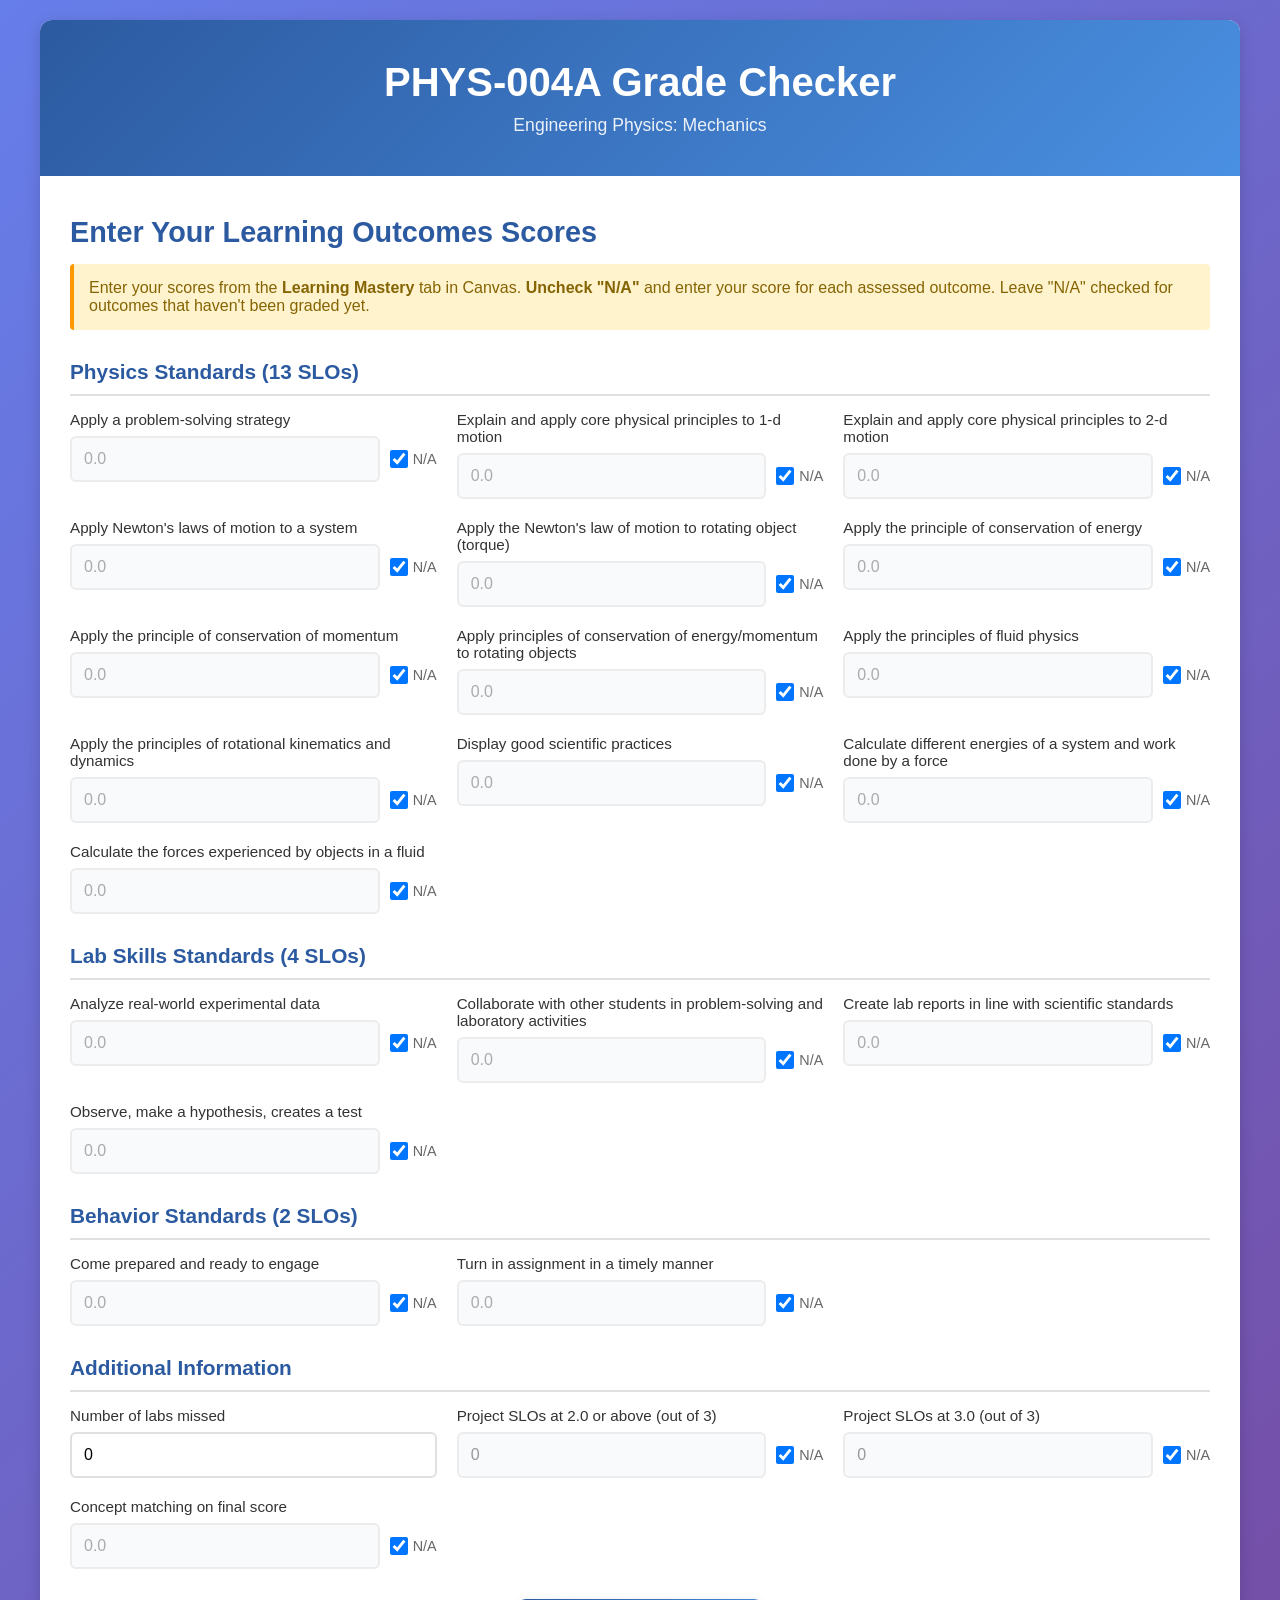
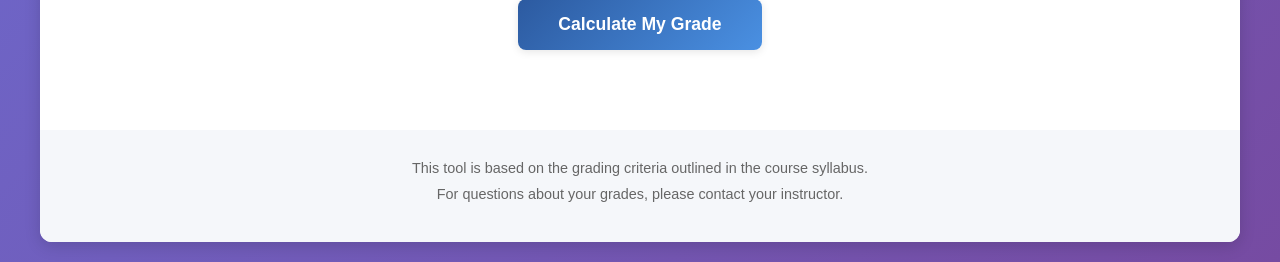
==== index.html @ e0bc3c71 "Enrich student feedback with two-tone improvement messages - Hard-code CURRENT_WEEK = 7 (Spring 2026" ====
<!DOCTYPE html>
<html lang="en">
<head>
    <meta charset="UTF-8">
    <meta name="viewport" content="width=device-width, initial-scale=1.0">
    <title>PHYS-004A Grade Checker</title>
    <link rel="stylesheet" href="styles.css">
</head>
<body>
    <div class="container">
        <header>
            <h1>PHYS-004A Grade Checker</h1>
            <p class="subtitle">Engineering Physics: Mechanics</p>
        </header>

        <main>
            <section class="manual-entry-section" id="manualEntrySection">
                <h2>Enter Your Learning Outcomes Scores</h2>
                <p class="info-text">Enter your scores from the <strong>Learning Mastery</strong> tab in Canvas. <strong>Uncheck "N/A"</strong> and enter your score for each assessed outcome. Leave "N/A" checked for outcomes that haven't been graded yet.</p>

                <div class="score-entry">
                                        <h3>Physics Standards (13 SLOs)</h3>
                    <div class="slo-grid">
                        <div class="slo-item">
                            <label>Apply a problem-solving strategy</label>
                            <div class="input-group">
                                <input type="number" class="physics-slo" step="0.1" min="0" max="3" placeholder="0.0" data-index="0" disabled>
                                <label class="na-checkbox">
                                    <input type="checkbox" class="na-check physics-na" data-target="0" checked>
                                    <span>N/A</span>
                                </label>
                            </div>
                        </div>
                        <div class="slo-item">
                            <label>Explain and apply core physical principles to 1-d motion</label>
                            <div class="input-group">
                                <input type="number" class="physics-slo" step="0.1" min="0" max="3" placeholder="0.0" data-index="1" disabled>
                                <label class="na-checkbox">
                                    <input type="checkbox" class="na-check physics-na" data-target="1" checked>
                                    <span>N/A</span>
                                </label>
                            </div>
                        </div>
                        <div class="slo-item">
                            <label>Explain and apply core physical principles to 2-d motion</label>
                            <div class="input-group">
                                <input type="number" class="physics-slo" step="0.1" min="0" max="3" placeholder="0.0" data-index="2" disabled>
                                <label class="na-checkbox">
                                    <input type="checkbox" class="na-check physics-na" data-target="2" checked>
                                    <span>N/A</span>
                                </label>
                            </div>
                        </div>
                        <div class="slo-item">
                            <label>Apply Newton's laws of motion to a system</label>
                            <div class="input-group">
                                <input type="number" class="physics-slo" step="0.1" min="0" max="3" placeholder="0.0" data-index="3" disabled>
                                <label class="na-checkbox">
                                    <input type="checkbox" class="na-check physics-na" data-target="3" checked>
                                    <span>N/A</span>
                                </label>
                            </div>
                        </div>
                        <div class="slo-item">
                            <label>Apply the Newton's law of motion to rotating object (torque)</label>
                            <div class="input-group">
                                <input type="number" class="physics-slo" step="0.1" min="0" max="3" placeholder="0.0" data-index="4" disabled>
                                <label class="na-checkbox">
                                    <input type="checkbox" class="na-check physics-na" data-target="4" checked>
                                    <span>N/A</span>
                                </label>
                            </div>
                        </div>
                        <div class="slo-item">
                            <label>Apply the principle of conservation of energy</label>
                            <div class="input-group">
                                <input type="number" class="physics-slo" step="0.1" min="0" max="3" placeholder="0.0" data-index="5" disabled>
                                <label class="na-checkbox">
                                    <input type="checkbox" class="na-check physics-na" data-target="5" checked>
                                    <span>N/A</span>
                                </label>
                            </div>
                        </div>
                        <div class="slo-item">
                            <label>Apply the principle of conservation of momentum</label>
                            <div class="input-group">
                                <input type="number" class="physics-slo" step="0.1" min="0" max="3" placeholder="0.0" data-index="6" disabled>
                                <label class="na-checkbox">
                                    <input type="checkbox" class="na-check physics-na" data-target="6" checked>
                                    <span>N/A</span>
                                </label>
                            </div>
                        </div>
                        <div class="slo-item">
                            <label>Apply principles of conservation of energy/momentum to rotating objects</label>
                            <div class="input-group">
                                <input type="number" class="physics-slo" step="0.1" min="0" max="3" placeholder="0.0" data-index="7" disabled>
                                <label class="na-checkbox">
                                    <input type="checkbox" class="na-check physics-na" data-target="7" checked>
                                    <span>N/A</span>
                                </label>
                            </div>
                        </div>
                        <div class="slo-item">
                            <label>Apply the principles of fluid physics</label>
                            <div class="input-group">
                                <input type="number" class="physics-slo" step="0.1" min="0" max="3" placeholder="0.0" data-index="8" disabled>
                                <label class="na-checkbox">
                                    <input type="checkbox" class="na-check physics-na" data-target="8" checked>
                                    <span>N/A</span>
                                </label>
                            </div>
                        </div>
                        <div class="slo-item">
                            <label>Apply the principles of rotational kinematics and dynamics</label>
                            <div class="input-group">
                                <input type="number" class="physics-slo" step="0.1" min="0" max="3" placeholder="0.0" data-index="9" disabled>
                                <label class="na-checkbox">
                                    <input type="checkbox" class="na-check physics-na" data-target="9" checked>
                                    <span>N/A</span>
                                </label>
                            </div>
                        </div>
                        <div class="slo-item">
                            <label>Display good scientific practices</label>
                            <div class="input-group">
                                <input type="number" class="physics-slo" step="0.1" min="0" max="3" placeholder="0.0" data-index="10" disabled>
                                <label class="na-checkbox">
                                    <input type="checkbox" class="na-check physics-na" data-target="10" checked>
                                    <span>N/A</span>
                                </label>
                            </div>
                        </div>
                        <div class="slo-item">
                            <label>Calculate different energies of a system and work done by a force</label>
                            <div class="input-group">
                                <input type="number" class="physics-slo" step="0.1" min="0" max="3" placeholder="0.0" data-index="11" disabled>
                                <label class="na-checkbox">
                                    <input type="checkbox" class="na-check physics-na" data-target="11" checked>
                                    <span>N/A</span>
                                </label>
                            </div>
                        </div>
                        <div class="slo-item">
                            <label>Calculate the forces experienced by objects in a fluid</label>
                            <div class="input-group">
                                <input type="number" class="physics-slo" step="0.1" min="0" max="3" placeholder="0.0" data-index="12" disabled>
                                <label class="na-checkbox">
                                    <input type="checkbox" class="na-check physics-na" data-target="12" checked>
                                    <span>N/A</span>
                                </label>
                            </div>
                        </div>
                    </div>

                    <h3>Lab Skills Standards (4 SLOs)</h3>
                    <div class="slo-grid">
                        <div class="slo-item">
                            <label>Analyze real-world experimental data</label>
                            <div class="input-group">
                                <input type="number" class="lab-slo" step="0.1" min="0" max="3" placeholder="0.0" data-index="0" disabled>
                                <label class="na-checkbox">
                                    <input type="checkbox" class="na-check lab-na" data-target="0" checked>
                                    <span>N/A</span>
                                </label>
                            </div>
                        </div>
                        <div class="slo-item">
                            <label>Collaborate with other students in problem-solving and laboratory activities</label>
                            <div class="input-group">
                                <input type="number" class="lab-slo" step="0.1" min="0" max="3" placeholder="0.0" data-index="1" disabled>
                                <label class="na-checkbox">
                                    <input type="checkbox" class="na-check lab-na" data-target="1" checked>
                                    <span>N/A</span>
                                </label>
                            </div>
                        </div>
                        <div class="slo-item">
                            <label>Create lab reports in line with scientific standards</label>
                            <div class="input-group">
                                <input type="number" class="lab-slo" step="0.1" min="0" max="3" placeholder="0.0" data-index="2" disabled>
                                <label class="na-checkbox">
                                    <input type="checkbox" class="na-check lab-na" data-target="2" checked>
                                    <span>N/A</span>
                                </label>
                            </div>
                        </div>
                        <div class="slo-item">
                            <label>Observe, make a hypothesis, creates a test</label>
                            <div class="input-group">
                                <input type="number" class="lab-slo" step="0.1" min="0" max="3" placeholder="0.0" data-index="3" disabled>
                                <label class="na-checkbox">
                                    <input type="checkbox" class="na-check lab-na" data-target="3" checked>
                                    <span>N/A</span>
                                </label>
                            </div>
                        </div>
                    </div>

                    <h3>Behavior Standards (2 SLOs)</h3>
                    <div class="slo-grid">
                        <div class="slo-item">
                            <label>Come prepared and ready to engage</label>
                            <div class="input-group">
                                <input type="number" class="behavior-slo" step="0.1" min="0" max="3" placeholder="0.0" data-index="0" disabled>
                                <label class="na-checkbox">
                                    <input type="checkbox" class="na-check behavior-na" data-target="0" checked>
                                    <span>N/A</span>
                                </label>
                            </div>
                        </div>
                        <div class="slo-item">
                            <label>Turn in assignment in a timely manner</label>
                            <div class="input-group">
                                <input type="number" class="behavior-slo" step="0.1" min="0" max="3" placeholder="0.0" data-index="1" disabled>
                                <label class="na-checkbox">
                                    <input type="checkbox" class="na-check behavior-na" data-target="1" checked>
                                    <span>N/A</span>
                                </label>
                            </div>
                        </div>
                    </div>

                    <h3>Additional Information</h3>
                    <div class="slo-grid">
                        <div class="slo-item">
                            <label>Number of labs missed</label>
                            <input type="number" id="labsMissed" min="0" max="20" placeholder="0" value="0">
                        </div>
                        <div class="slo-item">
                            <label>Project SLOs at 2.0 or above (out of 3)</label>
                            <div class="input-group">
                                <input type="number" id="projectSLOs" min="0" max="3" placeholder="0" value="0" disabled>
                                <label class="na-checkbox">
                                    <input type="checkbox" id="projectNA" checked>
                                    <span>N/A</span>
                                </label>
                            </div>
                        </div>
                        <div class="slo-item">
                            <label>Project SLOs at 3.0 (out of 3)</label>
                            <div class="input-group">
                                <input type="number" id="projectSLOs3" min="0" max="3" placeholder="0" value="0" disabled>
                                <label class="na-checkbox">
                                    <input type="checkbox" id="project3NA" checked>
                                    <span>N/A</span>
                                </label>
                            </div>
                        </div>
                        <div class="slo-item">
                            <label>Concept matching on final score</label>
                            <div class="input-group">
                                <input type="number" id="conceptMatching" step="0.1" min="0" max="3" placeholder="0.0" disabled>
                                <label class="na-checkbox">
                                    <input type="checkbox" id="conceptNA" checked>
                                    <span>N/A</span>
                                </label>
                            </div>
                        </div>
                    </div>
                </div>

                <button id="calculateBtn" class="calculate-btn">Calculate My Grade</button>
            </section>

            <section class="results-section" id="resultsSection" style="display: none;">
                <h2>Your Grade Calculation</h2>

                <div class="grade-display">
                    <div class="progress-indicator" id="progressIndicator"></div>
                    <div class="grade-letter" id="gradeLetter">-</div>
                    <div class="grade-description" id="gradeDescription">Enter your scores to see your grade</div>
                </div>

                <div class="projection-info" id="projectionInfo"></div>

                <div id="improvementSection" style="display: none;"></div>

                <div class="checklist-container" id="checklistContainer">
                    <!-- Checklists will be inserted here by JavaScript -->
                </div>

                <div class="summary-stats" id="summaryStats">
                    <!-- Summary statistics will be inserted here -->
                </div>

                <button id="resetBtn" class="reset-btn">Enter New Scores</button>
            </section>
        </main>

        <footer>
            <p>This tool is based on the grading criteria outlined in the course syllabus.</p>
            <p>For questions about your grades, please contact your instructor.</p>
        </footer>
    </div>

    <script src="script.js"></script>
</body>
</html>
---- styles.css ----
:root {
    --primary-color: #2c5aa0;
    --secondary-color: #4a90e2;
    --success-color: #4caf50;
    --warning-color: #ff9800;
    --danger-color: #f44336;
    --light-bg: #f5f7fa;
    --white: #ffffff;
    --text-dark: #333333;
    --text-light: #666666;
    --border-color: #e0e0e0;
    --shadow: 0 2px 8px rgba(0, 0, 0, 0.1);
    --shadow-lg: 0 4px 16px rgba(0, 0, 0, 0.15);
}

* {
    margin: 0;
    padding: 0;
    box-sizing: border-box;
}

body {
    font-family: -apple-system, BlinkMacSystemFont, 'Segoe UI', Roboto, Oxygen, Ubuntu, Cantarell, sans-serif;
    background: linear-gradient(135deg, #667eea 0%, #764ba2 100%);
    min-height: 100vh;
    padding: 20px;
    color: var(--text-dark);
}

.container {
    max-width: 1200px;
    margin: 0 auto;
    background: var(--white);
    border-radius: 12px;
    box-shadow: var(--shadow-lg);
    overflow: hidden;
}

header {
    background: linear-gradient(135deg, var(--primary-color), var(--secondary-color));
    color: var(--white);
    padding: 40px 30px;
    text-align: center;
}

header h1 {
    font-size: 2.5rem;
    margin-bottom: 10px;
    font-weight: 700;
}

.subtitle {
    font-size: 1.1rem;
    opacity: 0.9;
}

main {
    padding: 40px 30px;
}

section {
    margin-bottom: 40px;
}

h2 {
    color: var(--primary-color);
    font-size: 1.8rem;
    margin-bottom: 15px;
}

h3 {
    color: var(--primary-color);
    font-size: 1.3rem;
    margin-top: 30px;
    margin-bottom: 15px;
    padding-bottom: 10px;
    border-bottom: 2px solid var(--border-color);
}

.upload-section p {
    color: var(--text-light);
    margin-bottom: 20px;
}

.upload-area {
    border: 3px dashed var(--border-color);
    border-radius: 8px;
    padding: 50px 20px;
    text-align: center;
    transition: all 0.3s ease;
    cursor: pointer;
}

.upload-area:hover {
    border-color: var(--secondary-color);
    background: var(--light-bg);
}

.upload-area.dragover {
    border-color: var(--secondary-color);
    background: var(--light-bg);
}

.upload-label {
    display: flex;
    flex-direction: column;
    align-items: center;
    gap: 15px;
    cursor: pointer;
    color: var(--text-dark);
}

.upload-label svg {
    color: var(--secondary-color);
}

.upload-label span {
    font-size: 1.1rem;
}

.file-info {
    font-size: 0.9rem !important;
    color: var(--text-light);
}

.file-name {
    margin-top: 15px;
    padding: 10px;
    background: var(--light-bg);
    border-radius: 6px;
    text-align: center;
    color: var(--text-dark);
    font-weight: 500;
}

.info-text {
    background: #fff3cd;
    border-left: 4px solid var(--warning-color);
    padding: 15px;
    margin-bottom: 25px;
    border-radius: 4px;
    color: #856404;
}

.slo-grid {
    display: grid;
    grid-template-columns: repeat(auto-fill, minmax(300px, 1fr));
    gap: 20px;
    margin-bottom: 20px;
}

.slo-item {
    display: flex;
    flex-direction: column;
    gap: 8px;
}

.slo-item > label {
    font-weight: 500;
    color: var(--text-dark);
    font-size: 0.95rem;
}

.input-group {
    display: flex;
    align-items: center;
    gap: 10px;
}

.input-group input[type="number"] {
    flex: 1;
    padding: 12px;
    border: 2px solid var(--border-color);
    border-radius: 6px;
    font-size: 1rem;
    transition: border-color 0.3s ease;
}

.input-group input[type="number"]:disabled {
    background-color: var(--light-bg);
    cursor: not-allowed;
    opacity: 0.6;
}

.slo-item > input {
    padding: 12px;
    border: 2px solid var(--border-color);
    border-radius: 6px;
    font-size: 1rem;
    transition: border-color 0.3s ease;
}

.slo-item input:focus {
    outline: none;
    border-color: var(--secondary-color);
}

.na-checkbox {
    display: flex;
    align-items: center;
    gap: 5px;
    white-space: nowrap;
    cursor: pointer;
    user-select: none;
}

.na-checkbox input[type="checkbox"] {
    width: 18px;
    height: 18px;
    cursor: pointer;
}

.na-checkbox span {
    font-size: 0.9rem;
    color: var(--text-light);
}

.calculate-btn, .reset-btn {
    background: linear-gradient(135deg, var(--primary-color), var(--secondary-color));
    color: var(--white);
    border: none;
    padding: 15px 40px;
    font-size: 1.1rem;
    font-weight: 600;
    border-radius: 8px;
    cursor: pointer;
    transition: transform 0.2s ease, box-shadow 0.2s ease;
    display: block;
    margin: 30px auto;
    box-shadow: var(--shadow);
}

.calculate-btn:hover, .reset-btn:hover {
    transform: translateY(-2px);
    box-shadow: var(--shadow-lg);
}

.calculate-btn:active, .reset-btn:active {
    transform: translateY(0);
}

.grade-display {
    background: linear-gradient(135deg, var(--primary-color), var(--secondary-color));
    color: var(--white);
    padding: 40px;
    border-radius: 12px;
    text-align: center;
    margin-bottom: 30px;
    box-shadow: var(--shadow-lg);
}

.progress-indicator {
    font-size: 1rem;
    font-weight: 600;
    margin-bottom: 15px;
    padding: 10px 20px;
    background: rgba(255, 255, 255, 0.2);
    border-radius: 20px;
    display: inline-block;
}

.grade-letter {
    font-size: 5rem;
    font-weight: 700;
    margin-bottom: 10px;
}

.grade-description {
    font-size: 1.2rem;
    opacity: 0.95;
}

.projection-info {
    background: #fff3cd;
    border-left: 4px solid var(--warning-color);
    padding: 20px;
    margin-bottom: 25px;
    border-radius: 8px;
    color: #856404;
}

.projection-info h3 {
    color: #856404;
    margin-top: 0;
    margin-bottom: 15px;
    border: none;
    padding: 0;
    font-size: 1.2rem;
}

.projection-info ul {
    margin: 10px 0;
    padding-left: 25px;
}

.projection-info li {
    margin: 8px 0;
}

.projection-best {
    background: #d4edda;
    border-left-color: var(--success-color);
    color: #155724;
}

.projection-best h3 {
    color: #155724;
}

.checklist-container {
    display: grid;
    gap: 25px;
    margin-bottom: 30px;
}

.checklist {
    background: var(--white);
    border: 2px solid var(--border-color);
    border-radius: 10px;
    padding: 25px;
    box-shadow: var(--shadow);
}

.checklist.met {
    border-color: var(--success-color);
    background: #f1f8f4;
}

.checklist.not-met {
    border-color: var(--danger-color);
    background: #fef5f5;
}

.checklist-header {
    display: flex;
    justify-content: space-between;
    align-items: center;
    margin-bottom: 20px;
    padding-bottom: 15px;
    border-bottom: 2px solid var(--border-color);
}

.checklist-title {
    font-size: 1.5rem;
    font-weight: 600;
    color: var(--primary-color);
}

.checklist-status {
    font-size: 1.1rem;
    font-weight: 600;
    padding: 8px 20px;
    border-radius: 20px;
}

.checklist-status.met {
    background: var(--success-color);
    color: var(--white);
}

.checklist-status.not-met {
    background: var(--danger-color);
    color: var(--white);
}

.checklist-items {
    display: grid;
    gap: 12px;
}

.checklist-item {
    display: flex;
    align-items: center;
    gap: 12px;
    padding: 10px;
    border-radius: 6px;
    font-size: 0.95rem;
}

.checklist-item.met {
    background: rgba(76, 175, 80, 0.1);
}

.checklist-item.not-met {
    background: rgba(244, 67, 54, 0.1);
}

.checklist-icon {
    font-size: 1.2rem;
    font-weight: 700;
}

.checklist-icon.met {
    color: var(--success-color);
}

.checklist-icon.not-met {
    color: var(--danger-color);
}

.summary-stats {
    background: var(--light-bg);
    padding: 25px;
    border-radius: 10px;
    margin-bottom: 20px;
}

.summary-stats h3 {
    margin-top: 0;
}

.stat-grid {
    display: grid;
    grid-template-columns: repeat(auto-fit, minmax(200px, 1fr));
    gap: 20px;
    margin-top: 15px;
}

.stat-item {
    background: var(--white);
    padding: 15px;
    border-radius: 8px;
    text-align: center;
    box-shadow: var(--shadow);
}

.stat-value {
    font-size: 2rem;
    font-weight: 700;
    color: var(--primary-color);
    margin-bottom: 5px;
}

.stat-label {
    font-size: 0.9rem;
    color: var(--text-light);
}

footer {
    background: var(--light-bg);
    padding: 30px;
    text-align: center;
    color: var(--text-light);
    font-size: 0.9rem;
}

footer p {
    margin-bottom: 10px;
}

@media (max-width: 768px) {
    header h1 {
        font-size: 2rem;
    }

    .slo-grid {
        grid-template-columns: 1fr;
    }

    .grade-letter {
        font-size: 4rem;
    }

    .stat-grid {
        grid-template-columns: 1fr;
    }
}
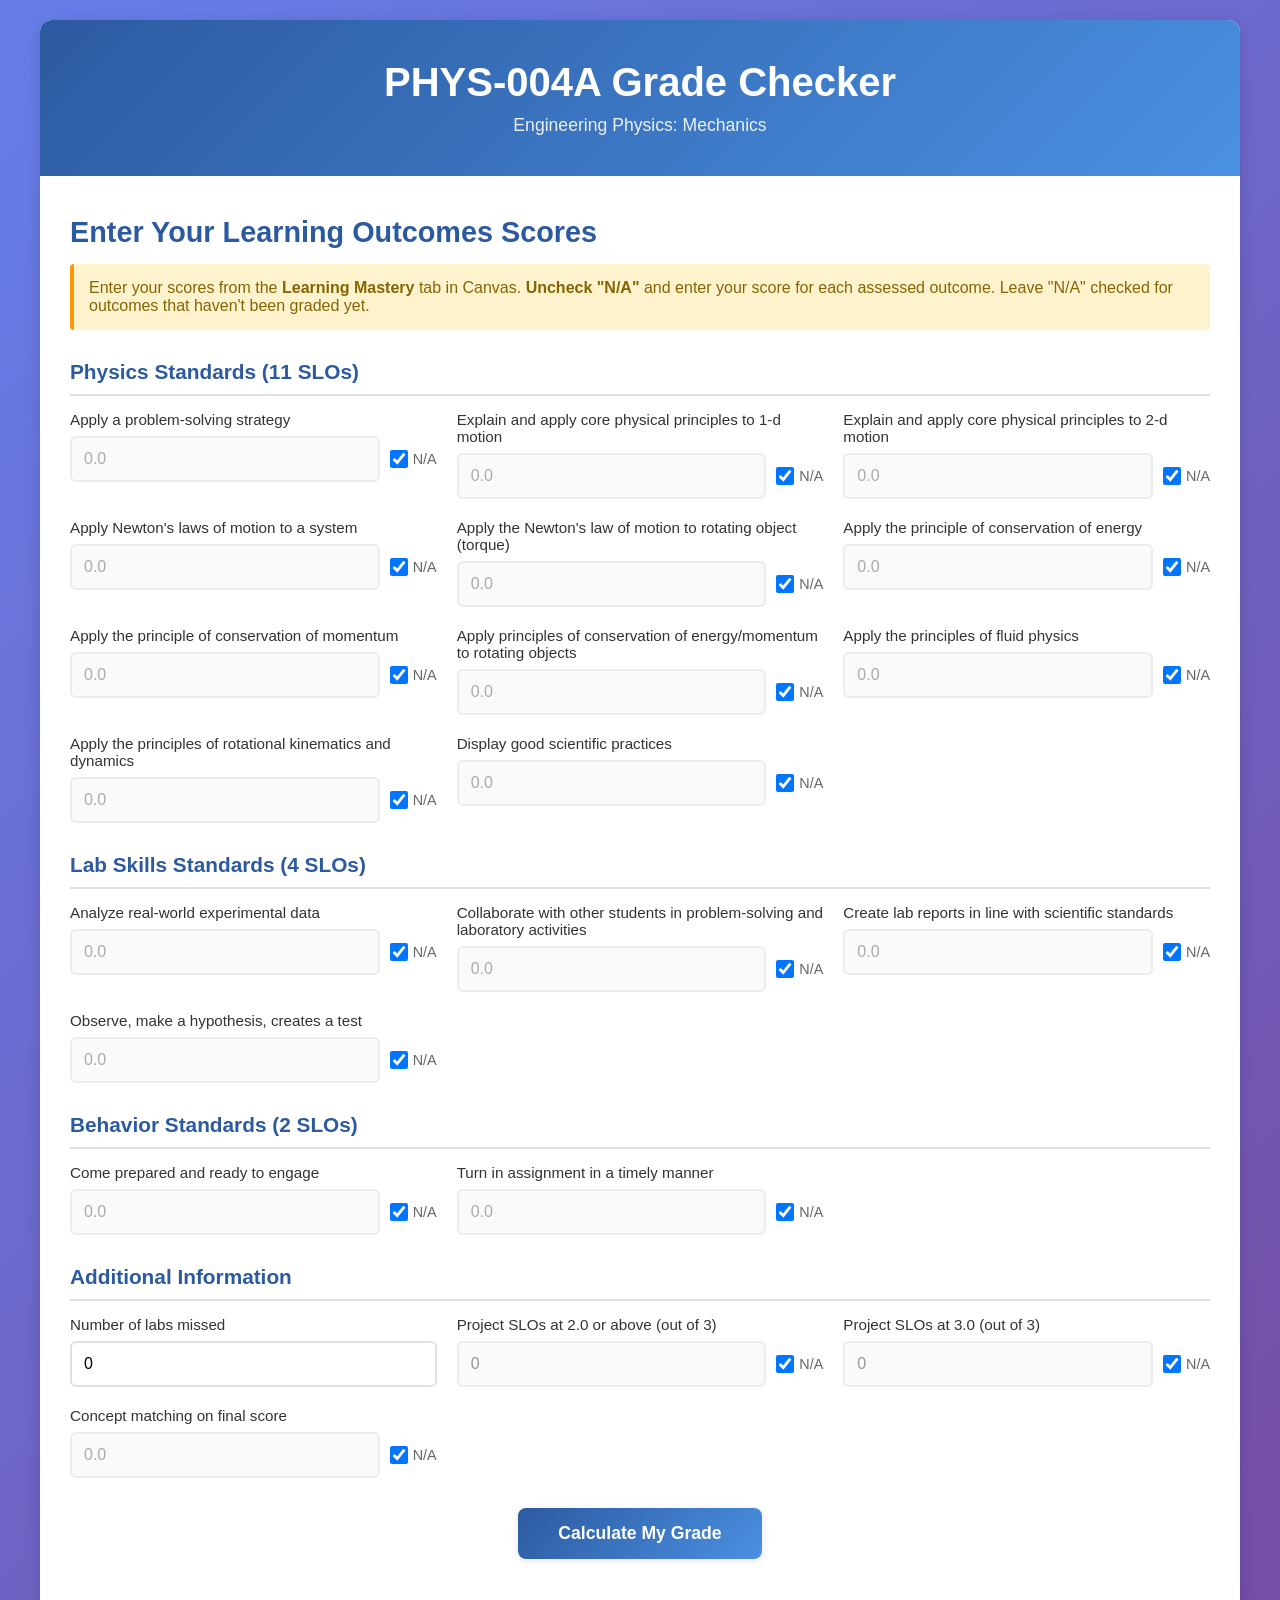
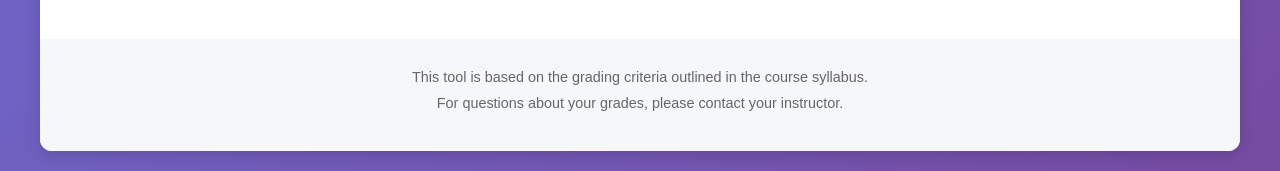
==== commit a1c81d85: "Remove 2 physics SLOs (→ 11 total); update grade thresholds to 1.75/2.2 SLO changes: - Remove "Calcu" ====
--- a/index.html
+++ b/index.html
@@ -19,7 +19,7 @@
                 <p class="info-text">Enter your scores from the <strong>Learning Mastery</strong> tab in Canvas. <strong>Uncheck "N/A"</strong> and enter your score for each assessed outcome. Leave "N/A" checked for outcomes that haven't been graded yet.</p>
 
                 <div class="score-entry">
-                                        <h3>Physics Standards (13 SLOs)</h3>
+                                        <h3>Physics Standards (11 SLOs)</h3>
                     <div class="slo-grid">
                         <div class="slo-item">
                             <label>Apply a problem-solving strategy</label>
@@ -127,26 +127,6 @@
                                 <input type="number" class="physics-slo" step="0.1" min="0" max="3" placeholder="0.0" data-index="10" disabled>
                                 <label class="na-checkbox">
                                     <input type="checkbox" class="na-check physics-na" data-target="10" checked>
-                                    <span>N/A</span>
-                                </label>
-                            </div>
-                        </div>
-                        <div class="slo-item">
-                            <label>Calculate different energies of a system and work done by a force</label>
-                            <div class="input-group">
-                                <input type="number" class="physics-slo" step="0.1" min="0" max="3" placeholder="0.0" data-index="11" disabled>
-                                <label class="na-checkbox">
-                                    <input type="checkbox" class="na-check physics-na" data-target="11" checked>
-                                    <span>N/A</span>
-                                </label>
-                            </div>
-                        </div>
-                        <div class="slo-item">
-                            <label>Calculate the forces experienced by objects in a fluid</label>
-                            <div class="input-group">
-                                <input type="number" class="physics-slo" step="0.1" min="0" max="3" placeholder="0.0" data-index="12" disabled>
-                                <label class="na-checkbox">
-                                    <input type="checkbox" class="na-check physics-na" data-target="12" checked>
                                     <span>N/A</span>
                                 </label>
                             </div>
@@ -265,24 +245,12 @@
 
             <section class="results-section" id="resultsSection" style="display: none;">
                 <h2>Your Grade Calculation</h2>
-
-                <div class="grade-display">
-                    <div class="progress-indicator" id="progressIndicator"></div>
-                    <div class="grade-letter" id="gradeLetter">-</div>
-                    <div class="grade-description" id="gradeDescription">Enter your scores to see your grade</div>
-                </div>
-
-                <div class="projection-info" id="projectionInfo"></div>
-
-                <div id="improvementSection" style="display: none;"></div>
 
                 <div class="checklist-container" id="checklistContainer">
                     <!-- Checklists will be inserted here by JavaScript -->
                 </div>
 
-                <div class="summary-stats" id="summaryStats">
-                    <!-- Summary statistics will be inserted here -->
-                </div>
+                <div id="improvementSection" style="display: none;"></div>
 
                 <button id="resetBtn" class="reset-btn">Enter New Scores</button>
             </section>
--- a/styles.css
+++ b/styles.css
@@ -239,73 +239,6 @@
     transform: translateY(0);
 }
 
-.grade-display {
-    background: linear-gradient(135deg, var(--primary-color), var(--secondary-color));
-    color: var(--white);
-    padding: 40px;
-    border-radius: 12px;
-    text-align: center;
-    margin-bottom: 30px;
-    box-shadow: var(--shadow-lg);
-}
-
-.progress-indicator {
-    font-size: 1rem;
-    font-weight: 600;
-    margin-bottom: 15px;
-    padding: 10px 20px;
-    background: rgba(255, 255, 255, 0.2);
-    border-radius: 20px;
-    display: inline-block;
-}
-
-.grade-letter {
-    font-size: 5rem;
-    font-weight: 700;
-    margin-bottom: 10px;
-}
-
-.grade-description {
-    font-size: 1.2rem;
-    opacity: 0.95;
-}
-
-.projection-info {
-    background: #fff3cd;
-    border-left: 4px solid var(--warning-color);
-    padding: 20px;
-    margin-bottom: 25px;
-    border-radius: 8px;
-    color: #856404;
-}
-
-.projection-info h3 {
-    color: #856404;
-    margin-top: 0;
-    margin-bottom: 15px;
-    border: none;
-    padding: 0;
-    font-size: 1.2rem;
-}
-
-.projection-info ul {
-    margin: 10px 0;
-    padding-left: 25px;
-}
-
-.projection-info li {
-    margin: 8px 0;
-}
-
-.projection-best {
-    background: #d4edda;
-    border-left-color: var(--success-color);
-    color: #155724;
-}
-
-.projection-best h3 {
-    color: #155724;
-}
 
 .checklist-container {
     display: grid;
@@ -398,43 +331,6 @@
     color: var(--danger-color);
 }
 
-.summary-stats {
-    background: var(--light-bg);
-    padding: 25px;
-    border-radius: 10px;
-    margin-bottom: 20px;
-}
-
-.summary-stats h3 {
-    margin-top: 0;
-}
-
-.stat-grid {
-    display: grid;
-    grid-template-columns: repeat(auto-fit, minmax(200px, 1fr));
-    gap: 20px;
-    margin-top: 15px;
-}
-
-.stat-item {
-    background: var(--white);
-    padding: 15px;
-    border-radius: 8px;
-    text-align: center;
-    box-shadow: var(--shadow);
-}
-
-.stat-value {
-    font-size: 2rem;
-    font-weight: 700;
-    color: var(--primary-color);
-    margin-bottom: 5px;
-}
-
-.stat-label {
-    font-size: 0.9rem;
-    color: var(--text-light);
-}
 
 footer {
     background: var(--light-bg);
@@ -456,12 +352,4 @@
     .slo-grid {
         grid-template-columns: 1fr;
     }
-
-    .grade-letter {
-        font-size: 4rem;
-    }
-
-    .stat-grid {
-        grid-template-columns: 1fr;
-    }
-}
+}
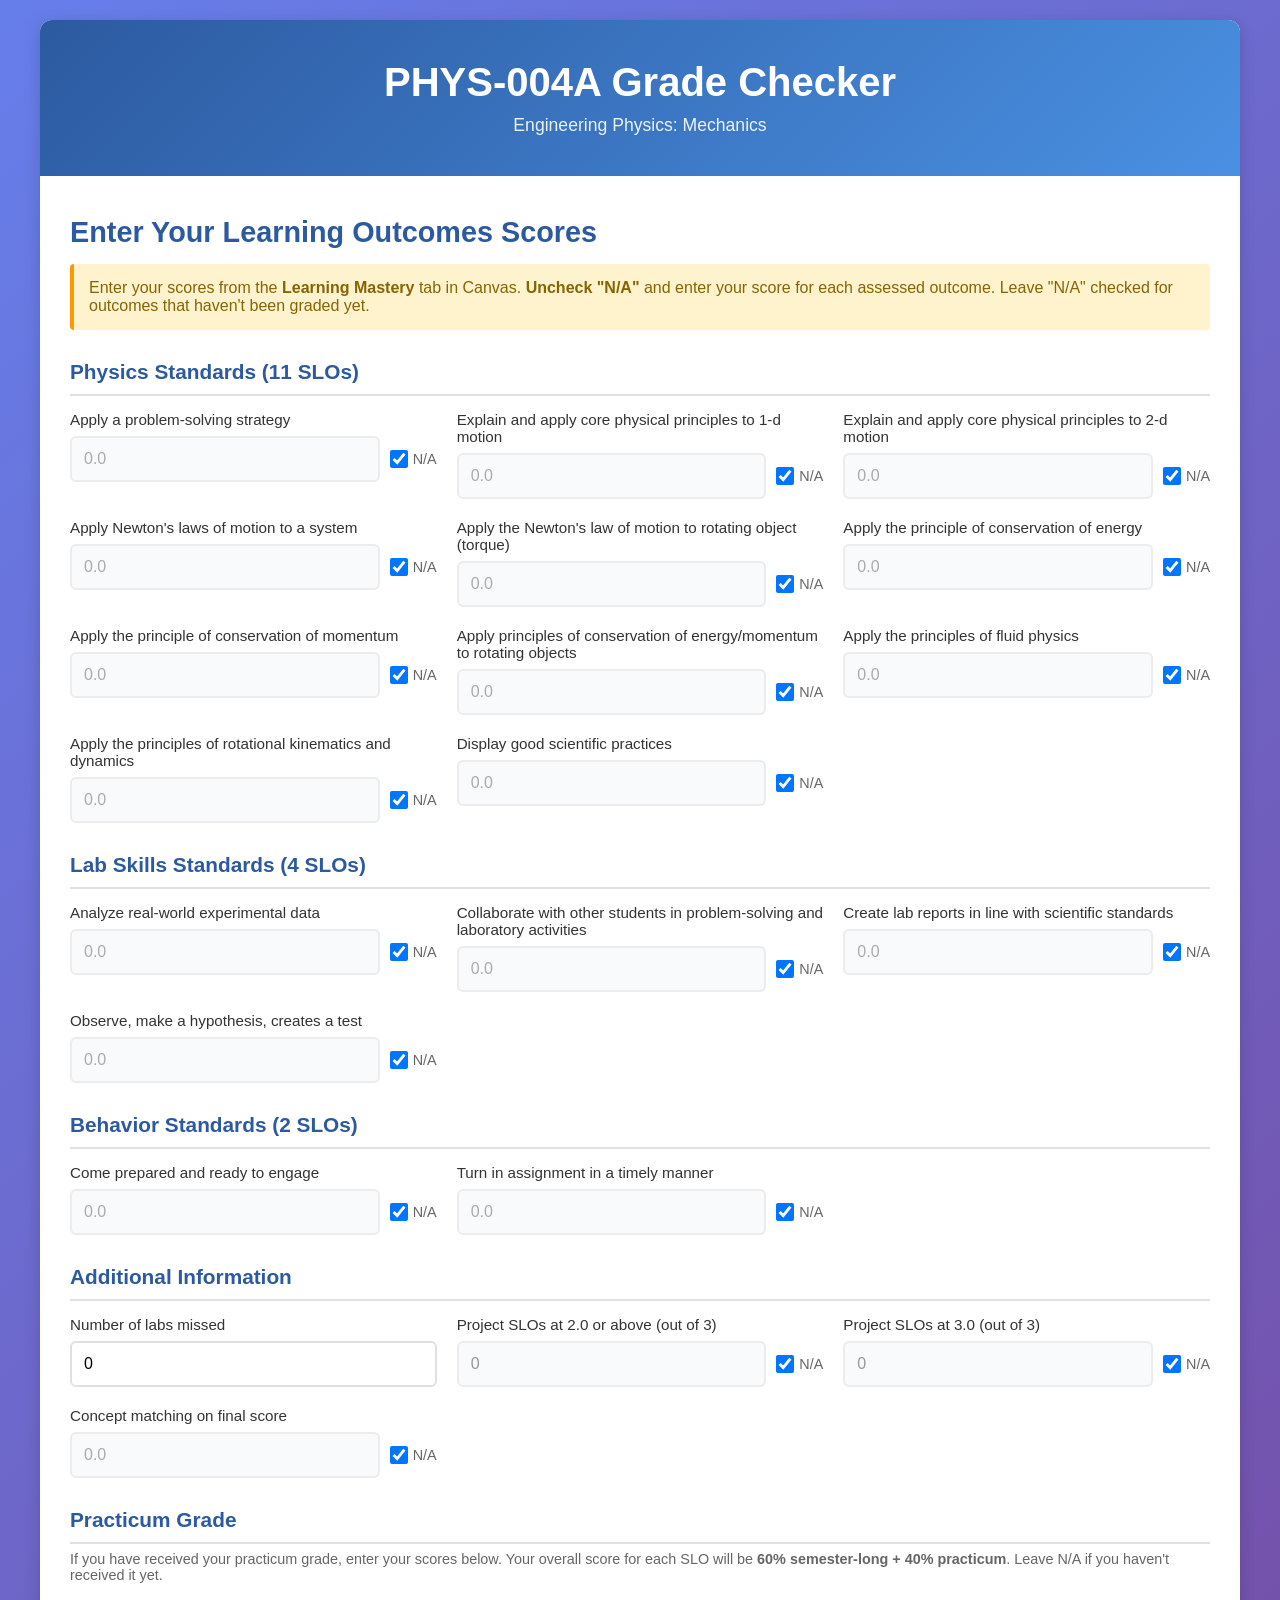
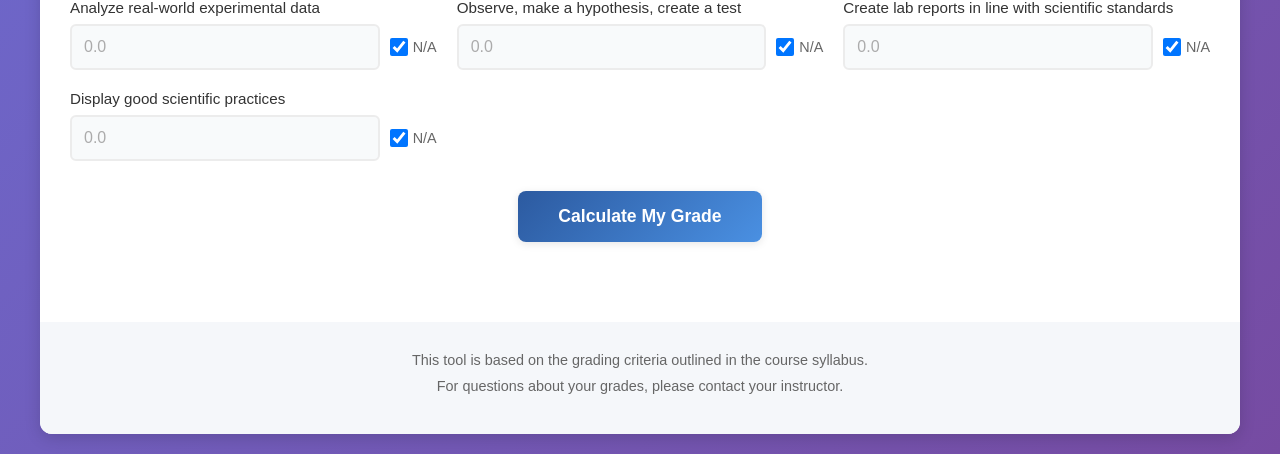
==== commit 2453e581: "Add Practicum Grade section with 60/40 blending for 4 SLOs Students can now enter their practicum sc" ====
--- a/index.html
+++ b/index.html
@@ -238,6 +238,56 @@
                             </div>
                         </div>
                     </div>
+
+                    <h3>Practicum Grade</h3>
+                    <p style="font-size: 0.9rem; color: var(--text-light); margin: -8px 0 16px;">
+                        If you have received your practicum grade, enter your scores below.
+                        Your overall score for each SLO will be
+                        <strong>60% semester-long + 40% practicum</strong>.
+                        Leave N/A if you haven't received it yet.
+                    </p>
+                    <div class="slo-grid">
+                        <div class="slo-item">
+                            <label>Analyze real-world experimental data</label>
+                            <div class="input-group">
+                                <input type="number" id="practicumAnalyze" step="0.1" min="0" max="3" placeholder="0.0" disabled>
+                                <label class="na-checkbox">
+                                    <input type="checkbox" id="practicumAnalyzeNA" checked>
+                                    <span>N/A</span>
+                                </label>
+                            </div>
+                        </div>
+                        <div class="slo-item">
+                            <label>Observe, make a hypothesis, create a test</label>
+                            <div class="input-group">
+                                <input type="number" id="practicumObserve" step="0.1" min="0" max="3" placeholder="0.0" disabled>
+                                <label class="na-checkbox">
+                                    <input type="checkbox" id="practicumObserveNA" checked>
+                                    <span>N/A</span>
+                                </label>
+                            </div>
+                        </div>
+                        <div class="slo-item">
+                            <label>Create lab reports in line with scientific standards</label>
+                            <div class="input-group">
+                                <input type="number" id="practicumCreate" step="0.1" min="0" max="3" placeholder="0.0" disabled>
+                                <label class="na-checkbox">
+                                    <input type="checkbox" id="practicumCreateNA" checked>
+                                    <span>N/A</span>
+                                </label>
+                            </div>
+                        </div>
+                        <div class="slo-item">
+                            <label>Display good scientific practices</label>
+                            <div class="input-group">
+                                <input type="number" id="practicumSciPrac" step="0.1" min="0" max="3" placeholder="0.0" disabled>
+                                <label class="na-checkbox">
+                                    <input type="checkbox" id="practicumSciPracNA" checked>
+                                    <span>N/A</span>
+                                </label>
+                            </div>
+                        </div>
+                    </div>
                 </div>
 
                 <button id="calculateBtn" class="calculate-btn">Calculate My Grade</button>
@@ -245,6 +295,8 @@
 
             <section class="results-section" id="resultsSection" style="display: none;">
                 <h2>Your Grade Calculation</h2>
+
+                <div id="practicumSection"></div>
 
                 <div class="checklist-container" id="checklistContainer">
                     <!-- Checklists will be inserted here by JavaScript -->
--- a/styles.css
+++ b/styles.css
@@ -240,6 +240,43 @@
 }
 
 
+.practicum-blend {
+    background: #f0f7ff;
+    border: 2px solid var(--secondary-color);
+    border-radius: 10px;
+    padding: 20px 25px;
+    margin-bottom: 25px;
+}
+
+.blend-row {
+    display: flex;
+    justify-content: space-between;
+    align-items: baseline;
+    gap: 16px;
+    padding: 8px 0;
+    border-bottom: 1px solid var(--border-color);
+    font-size: 0.95rem;
+}
+
+.blend-row:last-child {
+    border-bottom: none;
+}
+
+.blend-name {
+    color: var(--text-dark);
+    flex: 1;
+}
+
+.blend-calc {
+    color: var(--text-light);
+    white-space: nowrap;
+}
+
+.blend-calc strong {
+    color: var(--primary-color);
+    font-size: 1.05rem;
+}
+
 .checklist-container {
     display: grid;
     gap: 25px;
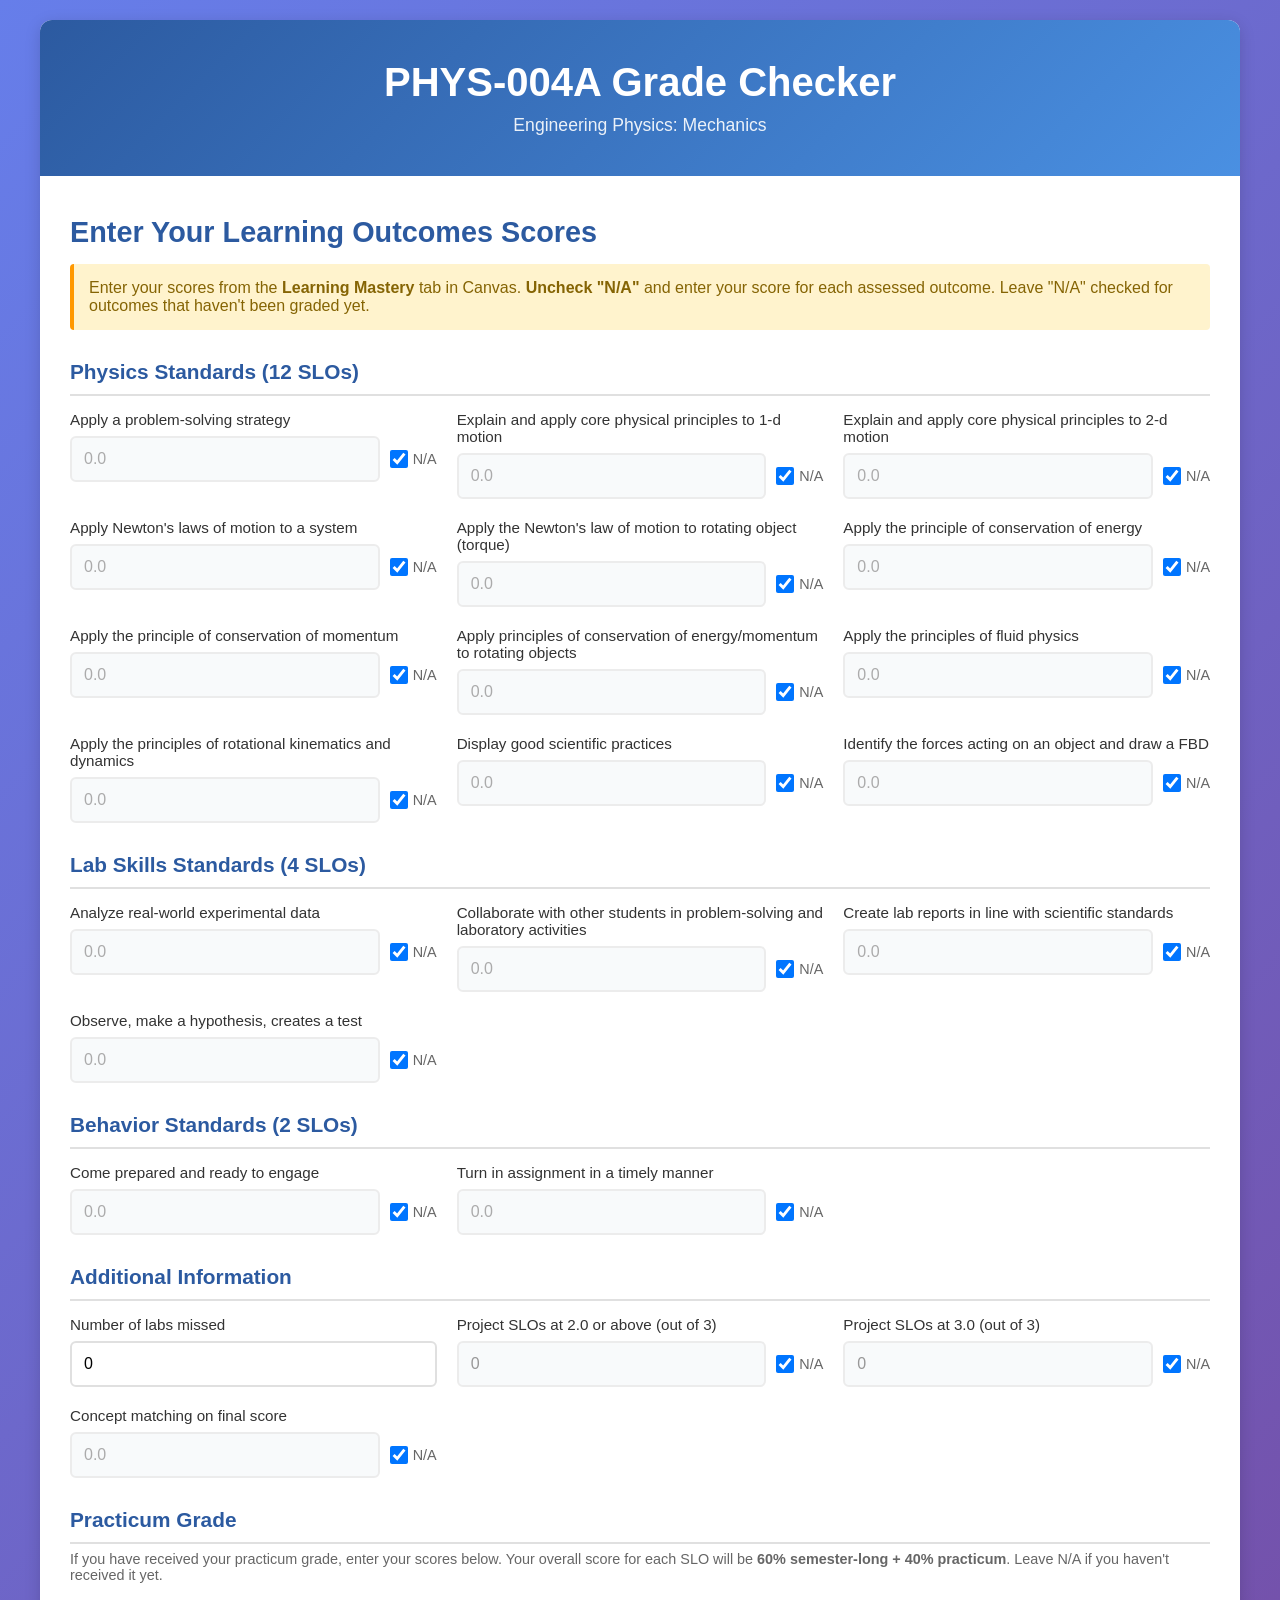
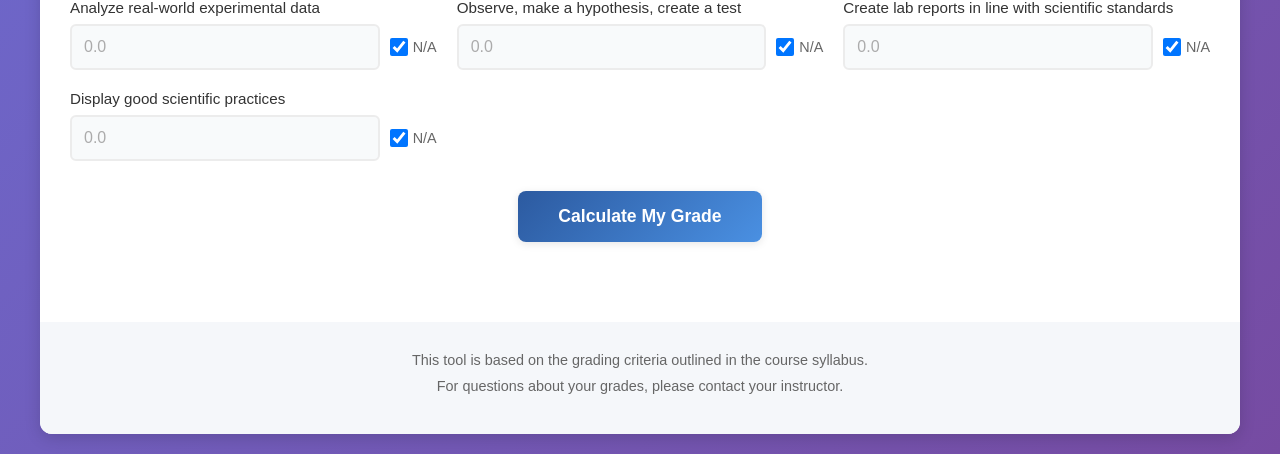
==== commit 5a6638b9: "Add missing physics SLO: Identify forces and draw a FBD (→ 12 total) Appended as index 11; 'Display " ====
--- a/index.html
+++ b/index.html
@@ -19,7 +19,7 @@
                 <p class="info-text">Enter your scores from the <strong>Learning Mastery</strong> tab in Canvas. <strong>Uncheck "N/A"</strong> and enter your score for each assessed outcome. Leave "N/A" checked for outcomes that haven't been graded yet.</p>
 
                 <div class="score-entry">
-                                        <h3>Physics Standards (11 SLOs)</h3>
+                                        <h3>Physics Standards (12 SLOs)</h3>
                     <div class="slo-grid">
                         <div class="slo-item">
                             <label>Apply a problem-solving strategy</label>
@@ -127,6 +127,16 @@
                                 <input type="number" class="physics-slo" step="0.1" min="0" max="3" placeholder="0.0" data-index="10" disabled>
                                 <label class="na-checkbox">
                                     <input type="checkbox" class="na-check physics-na" data-target="10" checked>
+                                    <span>N/A</span>
+                                </label>
+                            </div>
+                        </div>
+                        <div class="slo-item">
+                            <label>Identify the forces acting on an object and draw a FBD</label>
+                            <div class="input-group">
+                                <input type="number" class="physics-slo" step="0.1" min="0" max="3" placeholder="0.0" data-index="11" disabled>
+                                <label class="na-checkbox">
+                                    <input type="checkbox" class="na-check physics-na" data-target="11" checked>
                                     <span>N/A</span>
                                 </label>
                             </div>
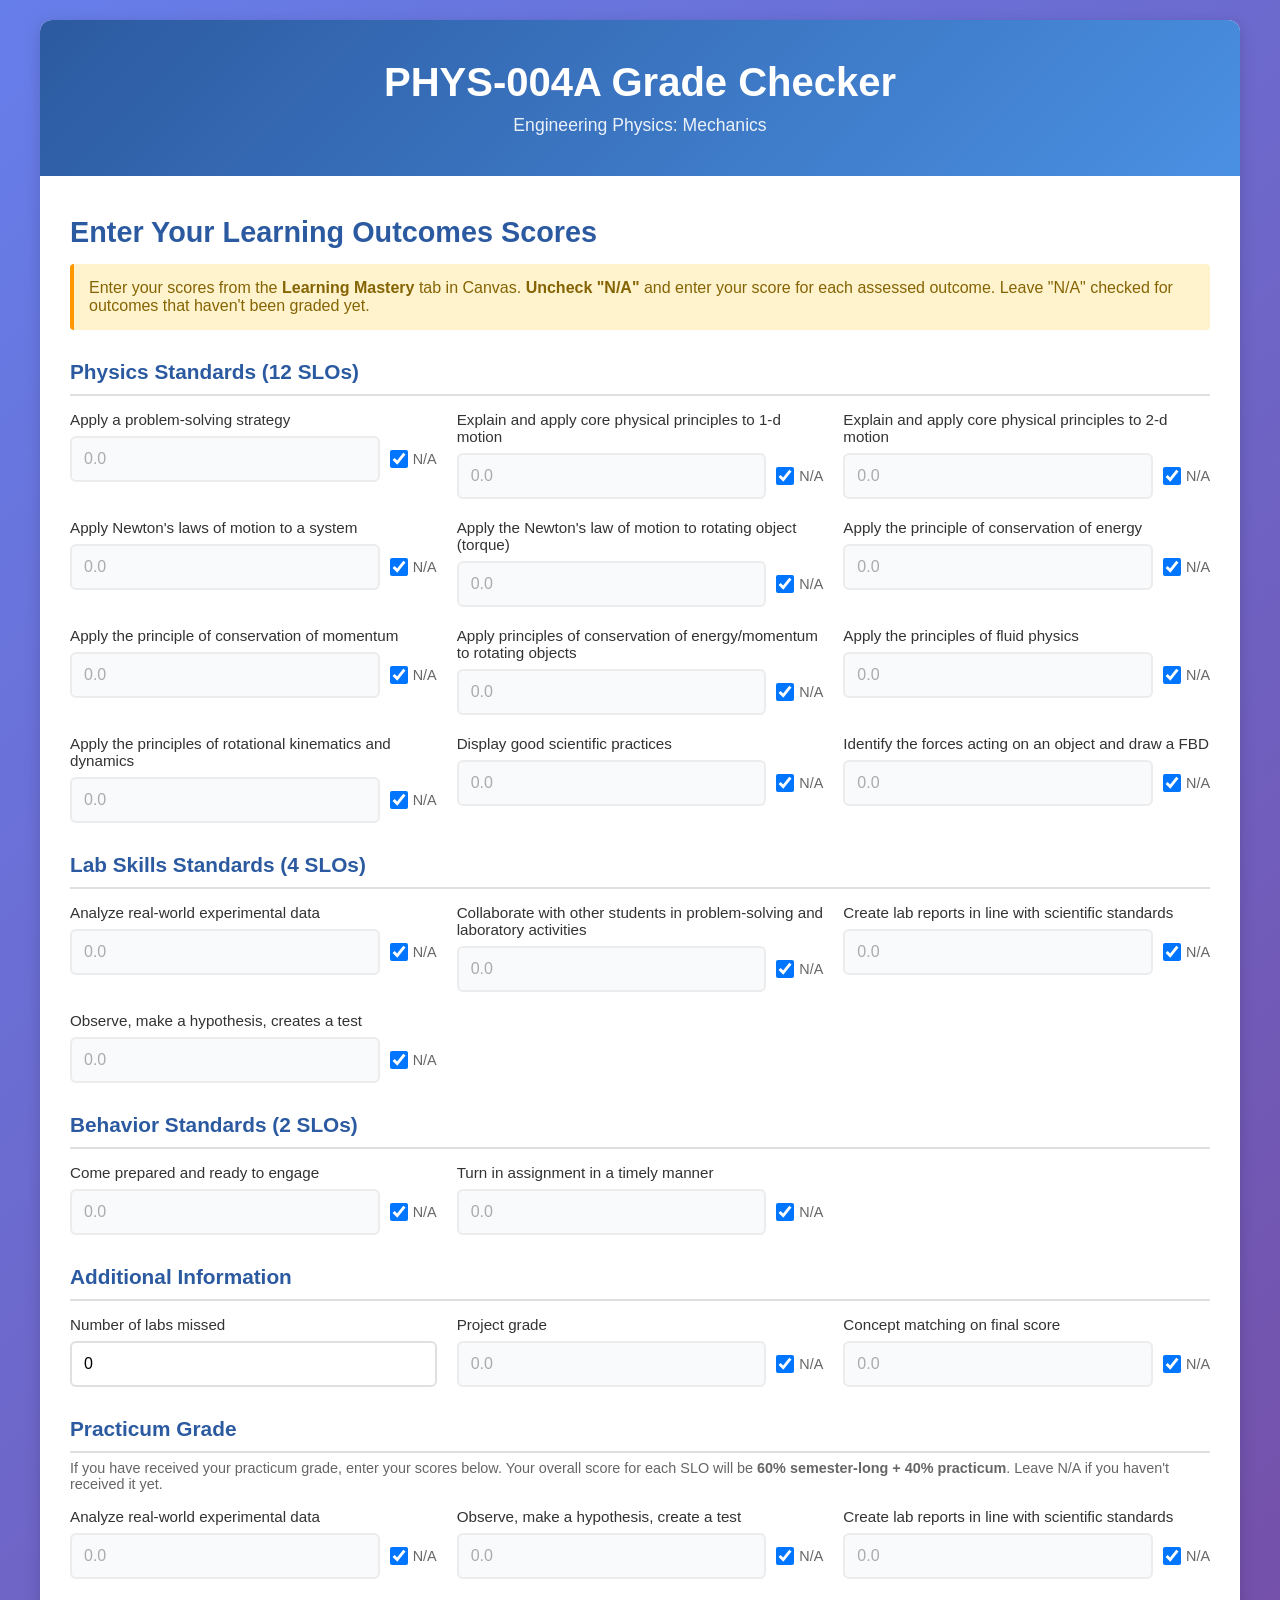
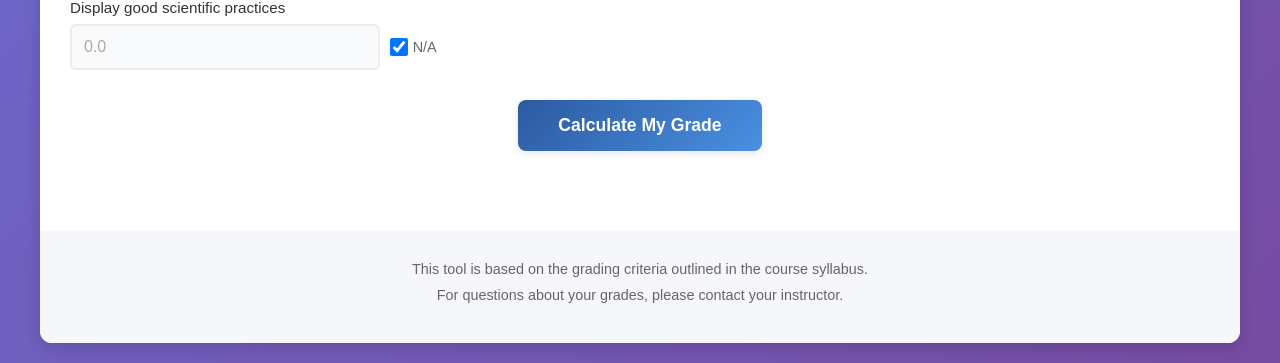
==== commit 21e5472e: "Replace two-field project with single project grade Form: two inputs (SLOs ≥2.0, SLOs =3.0) replaced" ====
--- a/index.html
+++ b/index.html
@@ -218,21 +218,11 @@
                             <input type="number" id="labsMissed" min="0" max="20" placeholder="0" value="0">
                         </div>
                         <div class="slo-item">
-                            <label>Project SLOs at 2.0 or above (out of 3)</label>
-                            <div class="input-group">
-                                <input type="number" id="projectSLOs" min="0" max="3" placeholder="0" value="0" disabled>
-                                <label class="na-checkbox">
-                                    <input type="checkbox" id="projectNA" checked>
-                                    <span>N/A</span>
-                                </label>
-                            </div>
-                        </div>
-                        <div class="slo-item">
-                            <label>Project SLOs at 3.0 (out of 3)</label>
-                            <div class="input-group">
-                                <input type="number" id="projectSLOs3" min="0" max="3" placeholder="0" value="0" disabled>
-                                <label class="na-checkbox">
-                                    <input type="checkbox" id="project3NA" checked>
+                            <label>Project grade</label>
+                            <div class="input-group">
+                                <input type="number" id="projectGrade" step="0.1" min="0" max="3" placeholder="0.0" disabled>
+                                <label class="na-checkbox">
+                                    <input type="checkbox" id="projectGradeNA" checked>
                                     <span>N/A</span>
                                 </label>
                             </div>
